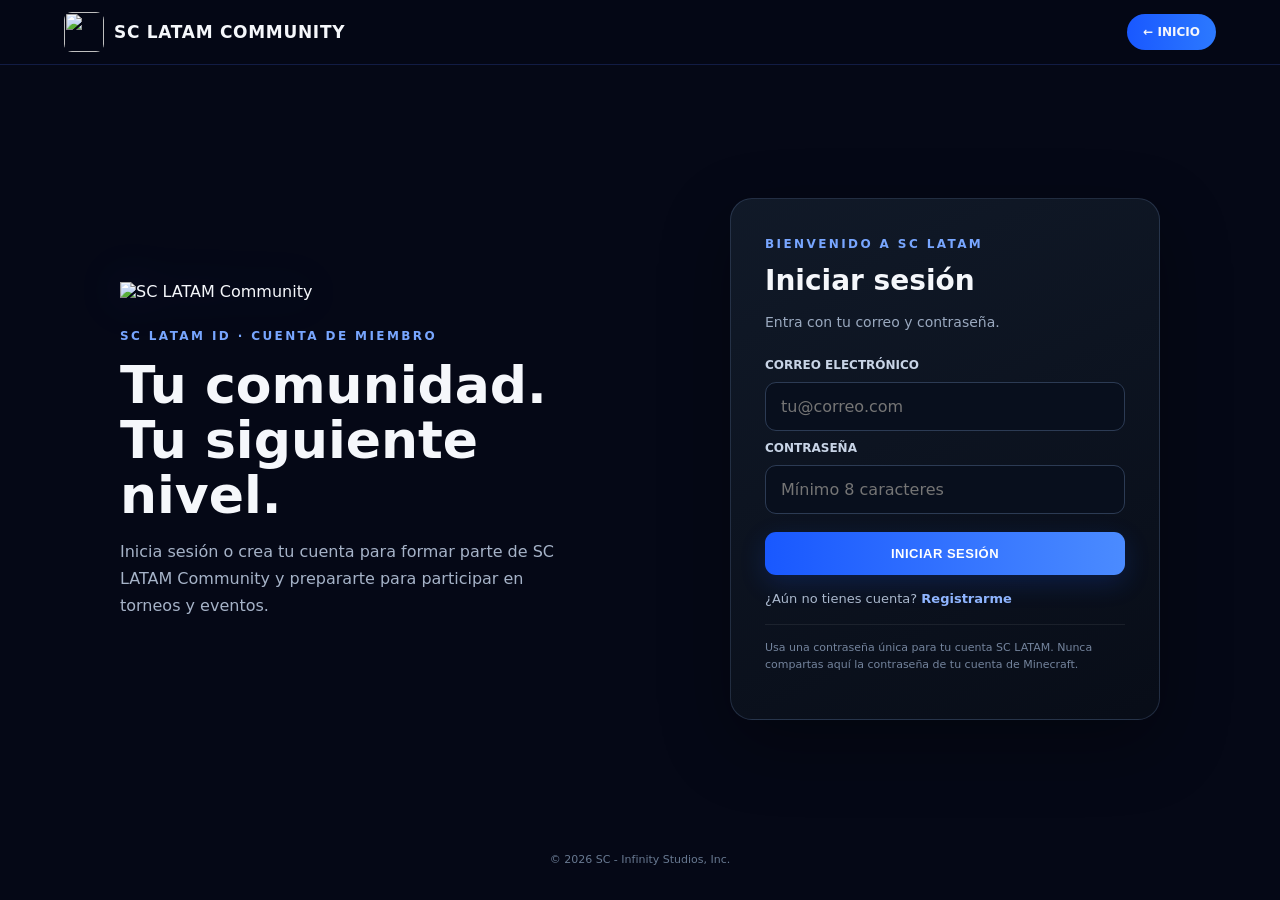
==== cuenta.html @ f04dea69 "Add customizable member profile editor UI" ====
<!doctype html>
<html lang="es">
<head>
<meta charset="utf-8"><meta name="viewport" content="width=device-width,initial-scale=1"><meta name="theme-color" content="#080d18"><meta name="robots" content="noindex,follow">
<title>Mi cuenta | SC LATAM Community</title><link rel="icon" href="logo.png"><link rel="stylesheet" href="plataforma.css">
<style>
:root{--account-blue:#2c79ff}
body{min-height:100vh;background:#050816;color:#f5f7fb}
.account-header{position:sticky;top:0;z-index:10;display:flex;align-items:center;justify-content:space-between;gap:12px;padding:12px clamp(16px,5vw,64px);background:rgba(5,8,22,.96);border-bottom:1px solid rgba(76,113,255,.2);backdrop-filter:blur(12px)}
.account-brand{display:flex;align-items:center;gap:10px;text-decoration:none;font-weight:900;letter-spacing:.7px;font-size:clamp(11px,2.8vw,17px);white-space:nowrap}.account-brand img{width:40px;height:40px;object-fit:contain;border-radius:8px}
.account-home{background:linear-gradient(90deg,#1958ff,#2c79ff);padding:11px 16px;border-radius:999px;text-decoration:none;font-size:12px;font-weight:850;white-space:nowrap}
.account-main{width:min(100% - 32px,1040px);margin:0 auto;padding:clamp(36px,8vh,80px) 0 54px;display:grid;grid-template-columns:1fr minmax(280px,430px);align-items:center;gap:clamp(24px,6vw,80px);min-height:calc(100vh - 130px)}
.account-intro{text-align:left}.account-logo{width:min(100%,310px);height:auto;display:block;margin:0 0 24px;filter:drop-shadow(0 0 22px rgba(48,102,255,.18))}
.account-eyebrow{color:#78a6ff;font-size:12px;letter-spacing:2.4px;font-weight:900}.account-intro h1{font-size:clamp(30px,4.2vw,52px);line-height:1.05;margin:14px 0}.account-intro p{color:#a6b3c8;line-height:1.7;max-width:440px}.account-card{padding:clamp(22px,4vw,34px);border:1px solid rgba(117,146,194,.23);border-radius:22px;background:linear-gradient(155deg,rgba(17,26,41,.98),rgba(8,13,24,.98));box-shadow:0 24px 70px #0005}
.account-card h2{font-size:28px;margin:12px 0 8px}.account-muted{color:#9aa9bf;font-size:14px;line-height:1.6}.account-form{display:grid;gap:10px;margin-top:24px}.account-form label{font-size:12px;color:#c8d4e6;font-weight:800}.account-form input{width:100%;padding:14px 15px;border:1px solid #2c3b54;border-radius:11px;background:#080f1d;color:#fff;font:inherit;outline:none}.account-form input:focus{border-color:#4b8bff;box-shadow:0 0 0 3px #4b8bff22}.account-submit{margin-top:8px;border:0;border-radius:11px;padding:14px;background:linear-gradient(90deg,#1958ff,#4b8bff);color:#fff;font-weight:900;font-size:13px;letter-spacing:.5px;cursor:pointer;box-shadow:0 8px 26px #1958ff30}.account-submit:disabled{opacity:.65}.account-message{color:#9fc0ff;font-size:13px;line-height:1.5;overflow-wrap:anywhere}.account-toggle{color:#aab8cd;font-size:13px;line-height:1.7}.account-toggle a{color:#8fb5ff;font-weight:800;text-decoration:none}.account-note{border-top:1px solid #ffffff12;padding-top:14px;margin-top:14px;font-size:11px;color:#74849d;line-height:1.6}.account-profile-empty{padding:16px;border:1px solid #293b57;border-radius:12px;color:#aab8cd;font-size:13px;line-height:1.7;margin:16px 0}.account-footer{text-align:center;color:#687991;font-size:11px;padding:18px 12px 28px}
.profile-editor{margin:18px 0 20px}.profile-avatar-wrap{display:flex;flex-direction:column;align-items:center;gap:12px;padding:20px 12px;border:1px solid #263954;border-radius:16px;background:radial-gradient(ellipse at top,rgba(44,121,255,.14),transparent 70%),#080f1d}
.profile-avatar{width:104px;height:104px;border-radius:50%;object-fit:cover;border:3px solid #4b8bff;box-shadow:0 0 0 5px #4b8bff1c;background:#111d32}.profile-avatar-fallback{display:grid;place-items:center;font-size:30px;font-weight:950;color:#fff;background:linear-gradient(145deg,#398bff,#2447d8 70%,#642de0)}
.profile-photo-actions{display:flex;flex-wrap:wrap;justify-content:center;gap:8px}.profile-photo-button,.profile-remove-photo{border:1px solid #345078;border-radius:999px;padding:10px 14px;background:#14243d;color:#e7efff;font-size:12px;font-weight:800;cursor:pointer}.profile-remove-photo{background:#241724;border-color:#563344;color:#ffc3d0}.profile-help{font-size:11px;color:#8193af;text-align:center;line-height:1.5}.profile-fields{display:grid;gap:9px;margin-top:18px}.profile-fields label{font-size:11px;letter-spacing:.7px;color:#c8d4e6;font-weight:850}.profile-fields input{width:100%;padding:13px 14px;border:1px solid #2c3b54;border-radius:11px;background:#080f1d;color:#fff;font:inherit;outline:none}.profile-fields input:focus{border-color:#4b8bff;box-shadow:0 0 0 3px #4b8bff22}.profile-field-note{font-size:11px;color:#7e91ad;line-height:1.5;margin:0}
#profileCard[hidden],#accountCard[hidden]{display:none!important}

@media(max-width:760px){.account-main{grid-template-columns:1fr;gap:22px;padding-top:34px;min-height:auto}.account-intro{text-align:center}.account-logo{width:170px;margin:0 auto 17px}.account-intro h1{font-size:32px}.account-intro p{font-size:13px;margin:0 auto;max-width:360px}.account-eyebrow{font-size:10px}.account-card{width:100%;max-width:480px;margin:0 auto;padding:23px 20px}.account-card h2{font-size:25px}.account-header{padding:10px 13px}.account-brand img{width:34px;height:34px}.account-home{padding:10px 13px;font-size:11px}}
</style>
</head>
<body>
<header class="account-header"><a class="account-brand" href="index.html"><img src="logo.png" alt=""><span>SC LATAM COMMUNITY</span></a><a class="account-home" href="index.html">← INICIO</a></header>
<main class="account-main">
<section class="account-intro"><img class="account-logo" src="hero-sc-logo.svg" alt="SC LATAM Community"><span class="account-eyebrow">SC LATAM ID · CUENTA DE MIEMBRO</span><h1>Tu comunidad.<br>Tu siguiente nivel.</h1><p>Inicia sesión o crea tu cuenta para formar parte de SC LATAM Community y prepararte para participar en torneos y eventos.</p></section>
<div>
<section class="account-card" id="accountCard"><span class="account-eyebrow" id="formEyebrow">BIENVENIDO A SC LATAM</span><h2 id="formTitle">Iniciar sesión</h2><p class="account-muted" id="formIntro">Entra con tu correo y contraseña.</p><form class="account-form" id="accountForm"><label for="accountEmail">CORREO ELECTRÓNICO</label><input id="accountEmail" type="email" autocomplete="email" maxlength="254" placeholder="tu@correo.com" required><label for="accountPassword">CONTRASEÑA</label><input id="accountPassword" type="password" autocomplete="current-password" minlength="8" placeholder="Mínimo 8 caracteres" required><button class="account-submit" id="submitButton" type="submit">INICIAR SESIÓN</button></form><p class="account-message" id="accountMessage" role="status" aria-live="polite"></p><p class="account-toggle" id="togglePrompt">¿Aún no tienes cuenta? <a href="#" id="toggleMode">Registrarme</a></p><p class="account-note">Usa una contraseña única para tu cuenta SC LATAM. Nunca compartas aquí la contraseña de tu cuenta de Minecraft.</p></section>
<section class="account-card" id="profileCard" hidden>
<span class="account-eyebrow">TU ESPACIO EN LA COMUNIDAD</span><h2>Mi perfil</h2><p class="account-muted" id="profileEmail"></p>
<form id="profileForm" class="profile-editor">
<div class="profile-avatar-wrap"><img id="profileAvatar" class="profile-avatar profile-avatar-fallback" alt="Foto de perfil" src="logo.png"><div class="profile-photo-actions"><button class="profile-photo-button" id="choosePhotoButton" type="button">📷 Cambiar foto</button><button class="profile-remove-photo" id="removePhotoButton" type="button" hidden>Quitar foto</button></div><input id="profilePhotoInput" type="file" accept="image/jpeg,image/png,image/webp" hidden><span class="profile-help">JPG, PNG o WebP · máximo 3 MB</span></div>
<div class="profile-fields"><label for="displayName">NOMBRE DE USUARIO</label><input id="displayName" name="displayName" type="text" maxlength="32" minlength="2" autocomplete="nickname" placeholder="¿Cómo te llamamos?" required><p class="profile-field-note">Este nombre aparecerá como tu nombre de miembro en SC LATAM.</p></div>
<button class="account-submit" id="saveProfileButton" type="submit">GUARDAR PERFIL</button>
</form>
<p class="account-message" id="profileMessage" role="status" aria-live="polite"></p><button class="account-submit" id="logoutButton" type="button">CERRAR SESIÓN</button>
</section>
</div>
</main><footer class="account-footer">© 2026 SC - Infinity Studios, Inc.</footer><script type="module" src="cuenta.js"></script>
</body></html>
---- plataforma.css ----
:root{color-scheme:dark;--bg:#080d18;--panel:#111a29;--line:#27364a;--text:#f5f7fb;--muted:#9aa9bf;--blue:#4b8bff;--cyan:#5de1ee}*{box-sizing:border-box}html{scroll-behavior:smooth}body{margin:0;background:radial-gradient(ellipse at 50% -10%,#1b3152 0,transparent 42%),var(--bg);color:var(--text);font-family:Inter,system-ui,-apple-system,"Segoe UI",sans-serif}a{color:inherit}.sc-wrap{width:min(1180px,calc(100% - 40px));margin:auto}.sc-topline{background:#0d1624;border-bottom:1px solid #243247;color:#c5d2e3;text-align:center;padding:9px 14px;font-size:12px}.sc-topline strong,.sc-kicker{color:var(--cyan)}.sc-nav{position:sticky;top:0;z-index:50;background:#080d18ed;backdrop-filter:blur(18px);border-bottom:1px solid #ffffff12}.sc-nav-inner{min-height:76px;display:flex;align-items:center;gap:24px}.sc-brand{display:flex;align-items:center;gap:11px;text-decoration:none;font-weight:950;white-space:nowrap}.sc-brand img{width:43px;height:43px;object-fit:contain}.sc-brand small{display:block;color:#7f91aa;font-size:9px;letter-spacing:2px;margin-top:3px}.sc-links{display:flex;align-items:center;gap:20px;margin-left:auto}.sc-links a{color:#c3cede;text-decoration:none;font-size:13px;font-weight:700}.sc-links a:hover,.sc-links a[aria-current=page]{color:white}.sc-actions{display:flex;gap:9px;align-items:center}.sc-btn{display:inline-flex;justify-content:center;align-items:center;gap:8px;padding:11px 16px;border-radius:10px;border:1px solid #ffffff1b;background:#ffffff08;color:white;text-decoration:none;font-size:13px;font-weight:850;cursor:pointer}.sc-btn:hover{border-color:#6c9cff80}.sc-btn-primary{background:linear-gradient(110deg,#3475ff,#5a8fff);border-color:transparent;box-shadow:0 8px 28px #3475ff28}.sc-btn-small{padding:9px 12px}.sc-kicker{font-size:11px;letter-spacing:2px;font-weight:900}.sc-hero{padding:64px 0 42px}.sc-hero-grid{display:grid;grid-template-columns:1.1fr .9fr;gap:36px;align-items:center}.sc-hero h1{font-size:clamp(38px,5.4vw,68px);line-height:1.02;letter-spacing:-2.8px;margin:15px 0 18px}.sc-hero h1 em{font-style:normal;color:#78aaff}.sc-hero p{color:#aebbd0;max-width:600px;line-height:1.8;font-size:16px}.sc-hero-buttons{display:flex;gap:12px;flex-wrap:wrap;margin-top:24px}.sc-hero-note{font-size:11px!important;color:#7f91aa!important}.sc-hero-art{position:relative;min-height:310px;border:1px solid #ffffff12;border-radius:26px;overflow:hidden;background:radial-gradient(ellipse at 65% 35%,#294e8d,transparent 45%),linear-gradient(145deg,#17263b,#0d1421 65%);display:grid;place-items:center}.sc-hero-art:before,.sc-hero-art:after{content:"";position:absolute;border:1px solid #7db1ff28;border-radius:50%;width:280px;height:280px}.sc-hero-art:after{width:210px;height:210px}.sc-orb{position:relative;z-index:1;width:150px;height:150px;border-radius:38px;display:grid;place-items:center;background:linear-gradient(145deg,#4f8cff,#182d50);box-shadow:0 20px 90px #4184ff55;transform:rotate(-8deg);font-size:72px}.sc-art-tag{position:absolute;z-index:2;bottom:22px;left:22px;right:22px;display:flex;justify-content:space-between;color:#c5d6ee;font-size:11px;letter-spacing:1px}.sc-stat-row{display:grid;grid-template-columns:repeat(3,1fr);gap:12px;margin:18px auto 52px}.sc-stat{padding:17px;border:1px solid #ffffff12;border-radius:13px;background:#ffffff04}.sc-stat strong{display:block;font-size:20px}.sc-stat span{display:block;margin-top:5px;color:var(--muted);font-size:12px}.sc-section{padding:25px 0 54px}.sc-section-head{display:flex;align-items:end;justify-content:space-between;gap:20px;margin-bottom:20px}.sc-section-head h2{font-size:clamp(24px,3vw,34px);letter-spacing:-1px;margin:8px 0 0}.sc-section-head p{margin:8px 0 0;color:var(--muted);font-size:13px;line-height:1.6}.sc-grid{display:grid;grid-template-columns:repeat(4,minmax(0,1fr));gap:15px}.sc-product{min-width:0;overflow:hidden;border:1px solid #ffffff12;border-radius:16px;background:linear-gradient(160deg,#131f30,#0d1421);transition:transform .2s,border-color .2s}.sc-product:hover{transform:translateY(-4px);border-color:#5e9bff70}.sc-product-art{min-height:155px;display:grid;place-items:center;position:relative;background:radial-gradient(ellipse at 50% 40%,var(--glow,#234e84),transparent 70%),#111b2b}.sc-product-art span{font-size:57px;filter:drop-shadow(0 10px 18px #0007)}.sc-product-tag{position:absolute;top:12px;left:12px;border:1px solid #ffffff20;border-radius:99px;padding:5px 8px;background:#08111dcc;color:#d8e7ff;font-size:9px;font-weight:900;letter-spacing:.6px}.sc-product-body{padding:16px}.sc-product-body small{color:var(--cyan);font-size:10px;font-weight:900;letter-spacing:1.2px}.sc-product-body h3{margin:8px 0;font-size:16px}.sc-product-body p{min-height:40px;margin:0;color:var(--muted);font-size:12px;line-height:1.6}.sc-product-foot{display:flex;justify-content:space-between;align-items:center;gap:8px;margin-top:16px;padding-top:13px;border-top:1px solid #ffffff12}.sc-product-foot strong{font-size:12px}.sc-product-foot span{color:#8ea0b8;font-size:10px}.sc-category-grid{display:grid;grid-template-columns:repeat(3,1fr);gap:14px}.sc-category{display:flex;gap:15px;align-items:center;padding:21px;border:1px solid #ffffff12;border-radius:15px;background:#ffffff04;text-decoration:none}.sc-category:hover{background:#ffffff08;border-color:#659bff55}.sc-category-icon{width:48px;height:48px;flex:0 0 48px;display:grid;place-items:center;border-radius:13px;background:#4d87ff1c;font-size:23px}.sc-category h3{margin:0 0 5px;font-size:15px}.sc-category p{margin:0;color:var(--muted);font-size:12px;line-height:1.5}.sc-banner{display:flex;justify-content:space-between;align-items:center;gap:25px;padding:28px;border:1px solid #588aff42;border-radius:18px;background:radial-gradient(ellipse at 90% 50%,#2c4d852e,transparent 50%),#101a2b}.sc-banner h2{margin:8px 0;font-size:24px}.sc-banner p{margin:0;color:var(--muted);font-size:13px;line-height:1.7}.sc-footer{margin-top:38px;padding:28px 0 50px;border-top:1px solid #ffffff12;color:#8190a7;font-size:12px}.sc-footer-inner{display:flex;justify-content:space-between;gap:15px;flex-wrap:wrap}.sc-footer a{color:#b5c8e5;text-decoration:none}.sc-notice{padding:12px 14px;border:1px solid #e5b45136;border-radius:10px;background:#c78b1410;color:#d9c49c;font-size:12px;line-height:1.6}.sc-page-head{padding:45px 0 28px}.sc-page-head h1{font-size:clamp(32px,4.5vw,52px);letter-spacing:-1.8px;margin:12px 0}.sc-page-head p{color:var(--muted);line-height:1.7;max-width:680px}.sc-form-shell{max-width:470px;margin:24px auto 65px;padding:clamp(22px,5vw,34px);border:1px solid #ffffff16;border-radius:18px;background:#111a29}.sc-form-shell h2{margin:10px 0}.sc-form-shell label{display:block;margin:17px 0 7px;font-size:13px;font-weight:750}.sc-form-shell input{width:100%;min-height:47px;padding:12px;border:1px solid #34445c;border-radius:9px;background:#080f1d;color:white;font:inherit}.sc-form-shell input:focus-visible,.sc-btn:focus-visible{outline:3px solid var(--cyan);outline-offset:3px}.sc-form-shell button{width:100%;margin-top:18px}.sc-form-message{min-height:20px;color:#a6c5ff;font-size:13px;line-height:1.5}.sc-muted{color:var(--muted);font-size:12px;line-height:1.7}.sc-empty{padding:30px;border:1px dashed #ffffff2b;border-radius:14px;text-align:center;color:var(--muted);font-size:13px;line-height:1.7}[hidden]{display:none!important}@media(max-width:900px){.sc-nav-inner{gap:12px}.sc-links{gap:11px}.sc-links a{font-size:11px}.sc-grid{grid-template-columns:repeat(2,minmax(0,1fr))}.sc-hero-grid{gap:22px}.sc-hero-art{min-height:260px}}@media(max-width:640px){.sc-wrap{width:calc(100% - 28px)}.sc-topline{font-size:10px}.sc-nav-inner{min-height:64px;flex-wrap:wrap;gap:8px;padding:10px 0}.sc-brand img{width:36px;height:36px}.sc-brand{font-size:12px}.sc-brand small{font-size:8px}.sc-links{order:3;width:100%;overflow-x:auto;margin:0;padding:7px 0 3px;gap:20px}.sc-links a{font-size:12px;white-space:nowrap}.sc-actions{margin-left:auto}.sc-actions .sc-btn{font-size:11px;padding:9px 10px}.sc-hero{padding:38px 0 25px}.sc-hero-grid{grid-template-columns:1fr;gap:24px}.sc-hero h1{font-size:42px;letter-spacing:-1.8px}.sc-hero p{font-size:14px}.sc-hero-art{min-height:225px}.sc-orb{width:115px;height:115px;font-size:54px;border-radius:29px}.sc-stat-row{gap:7px;margin:14px auto 36px}.sc-stat{padding:12px 9px}.sc-stat strong{font-size:16px}.sc-stat span{font-size:10px;line-height:1.4}.sc-section{padding:18px 0 36px}.sc-section-head{align-items:flex-start;flex-direction:column;gap:10px}.sc-section-head h2{font-size:26px}.sc-grid{gap:10px}.sc-product-art{min-height:118px}.sc-product-art span{font-size:42px}.sc-product-body{padding:12px}.sc-product-body h3{font-size:14px}.sc-product-body p{font-size:11px;min-height:52px}.sc-product-foot{align-items:flex-start;flex-direction:column;gap:8px}.sc-product-foot .sc-btn{width:100%;font-size:10px;padding:8px}.sc-category-grid{grid-template-columns:1fr;gap:9px}.sc-category{padding:15px}.sc-banner{align-items:flex-start;flex-direction:column;padding:21px}.sc-banner h2{font-size:21px}.sc-footer-inner{flex-direction:column}.sc-form-shell{margin:18px auto 42px}.sc-page-head{padding:32px 0 18px}}@media(max-width:360px){.sc-grid{grid-template-columns:1fr}.sc-product-art{min-height:150px}.sc-product-foot{flex-direction:row;align-items:center}}
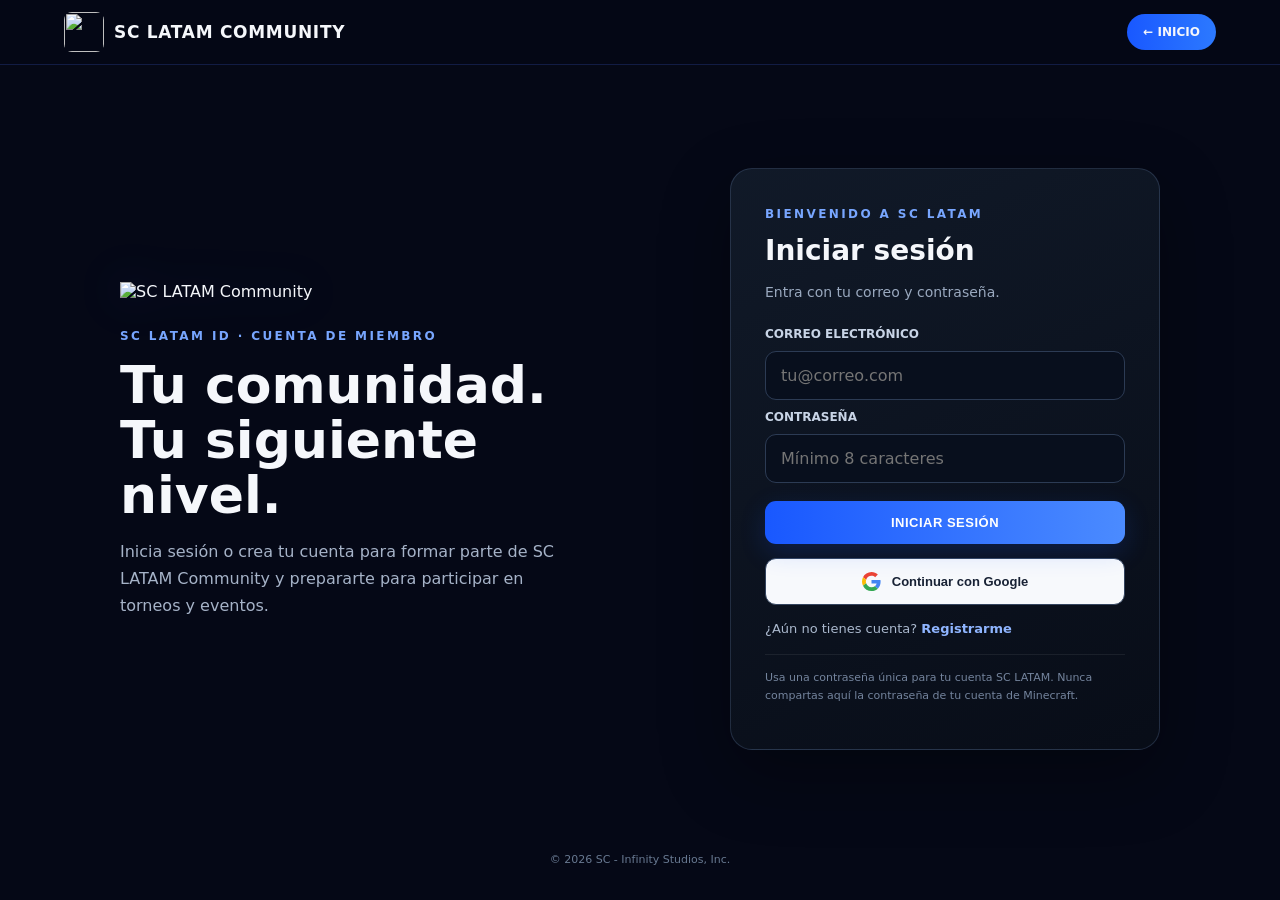
==== commit de44a6df: "Add Google sign-in button to account page" ====
--- a/cuenta.html
+++ b/cuenta.html
@@ -12,10 +12,29 @@
 .account-main{width:min(100% - 32px,1040px);margin:0 auto;padding:clamp(36px,8vh,80px) 0 54px;display:grid;grid-template-columns:1fr minmax(280px,430px);align-items:center;gap:clamp(24px,6vw,80px);min-height:calc(100vh - 130px)}
 .account-intro{text-align:left}.account-logo{width:min(100%,310px);height:auto;display:block;margin:0 0 24px;filter:drop-shadow(0 0 22px rgba(48,102,255,.18))}
 .account-eyebrow{color:#78a6ff;font-size:12px;letter-spacing:2.4px;font-weight:900}.account-intro h1{font-size:clamp(30px,4.2vw,52px);line-height:1.05;margin:14px 0}.account-intro p{color:#a6b3c8;line-height:1.7;max-width:440px}.account-card{padding:clamp(22px,4vw,34px);border:1px solid rgba(117,146,194,.23);border-radius:22px;background:linear-gradient(155deg,rgba(17,26,41,.98),rgba(8,13,24,.98));box-shadow:0 24px 70px #0005}
-.account-card h2{font-size:28px;margin:12px 0 8px}.account-muted{color:#9aa9bf;font-size:14px;line-height:1.6}.account-form{display:grid;gap:10px;margin-top:24px}.account-form label{font-size:12px;color:#c8d4e6;font-weight:800}.account-form input{width:100%;padding:14px 15px;border:1px solid #2c3b54;border-radius:11px;background:#080f1d;color:#fff;font:inherit;outline:none}.account-form input:focus{border-color:#4b8bff;box-shadow:0 0 0 3px #4b8bff22}.account-submit{margin-top:8px;border:0;border-radius:11px;padding:14px;background:linear-gradient(90deg,#1958ff,#4b8bff);color:#fff;font-weight:900;font-size:13px;letter-spacing:.5px;cursor:pointer;box-shadow:0 8px 26px #1958ff30}.account-submit:disabled{opacity:.65}.account-message{color:#9fc0ff;font-size:13px;line-height:1.5;overflow-wrap:anywhere}.account-toggle{color:#aab8cd;font-size:13px;line-height:1.7}.account-toggle a{color:#8fb5ff;font-weight:800;text-decoration:none}.account-note{border-top:1px solid #ffffff12;padding-top:14px;margin-top:14px;font-size:11px;color:#74849d;line-height:1.6}.account-profile-empty{padding:16px;border:1px solid #293b57;border-radius:12px;color:#aab8cd;font-size:13px;line-height:1.7;margin:16px 0}.account-footer{text-align:center;color:#687991;font-size:11px;padding:18px 12px 28px}
+.account-card h2{font-size:28px;margin:12px 0 8px}.account-muted{color:#9aa9bf;font-size:14px;line-height:1.6}.account-form{display:grid;gap:10px;margin-top:24px}.account-form label{font-size:12px;color:#c8d4e6;font-weight:800}.account-form input{width:100%;padding:14px 15px;border:1px solid #2c3b54;border-radius:11px;background:#080f1d;color:#fff;font:inherit;outline:none}.account-form input:focus{border-color:#4b8bff;box-shadow:0 0 0 3px #4b8bff22}.account-submit{margin-top:8px;border:0;border-radius:11px;padding:14px;background:linear-gradient(90deg,#1958ff,#4b8bff);color:#fff;font-weight:900;font-size:13px;letter-spacing:.5px;cursor:pointer;box-shadow:0 8px 26px #1958ff30}.account-submit:disabled{opacity:.65}.google-submit{width:100%;display:flex;align-items:center;justify-content:center;gap:11px;margin-top:14px;padding:13px 15px;border:1px solid #34445e;border-radius:11px;background:#f7f9fc;color:#182235;font-size:13px;font-weight:850;cursor:pointer}.google-submit:disabled{opacity:.65;cursor:wait}.google-mark{width:19px;height:19px;flex:none}.account-message{color:#9fc0ff;font-size:13px;line-height:1.5;overflow-wrap:anywhere}.account-toggle{color:#aab8cd;font-size:13px;line-height:1.7}.account-toggle a{color:#8fb5ff;font-weight:800;text-decoration:none}.account-note{border-top:1px solid #ffffff12;padding-top:14px;margin-top:14px;font-size:11px;color:#74849d;line-height:1.6}.account-profile-empty{padding:16px;border:1px solid #293b57;border-radius:12px;color:#aab8cd;font-size:13px;line-height:1.7;margin:16px 0}.account-footer{text-align:center;color:#687991;font-size:11px;padding:18px 12px 28px}
 .profile-editor{margin:18px 0 20px}.profile-avatar-wrap{display:flex;flex-direction:column;align-items:center;gap:12px;padding:20px 12px;border:1px solid #263954;border-radius:16px;background:radial-gradient(ellipse at top,rgba(44,121,255,.14),transparent 70%),#080f1d}
 .profile-avatar{width:104px;height:104px;border-radius:50%;object-fit:cover;border:3px solid #4b8bff;box-shadow:0 0 0 5px #4b8bff1c;background:#111d32}.profile-avatar-fallback{display:grid;place-items:center;font-size:30px;font-weight:950;color:#fff;background:linear-gradient(145deg,#398bff,#2447d8 70%,#642de0)}
 .profile-photo-actions{display:flex;flex-wrap:wrap;justify-content:center;gap:8px}.profile-photo-button,.profile-remove-photo{border:1px solid #345078;border-radius:999px;padding:10px 14px;background:#14243d;color:#e7efff;font-size:12px;font-weight:800;cursor:pointer}.profile-remove-photo{background:#241724;border-color:#563344;color:#ffc3d0}.profile-help{font-size:11px;color:#8193af;text-align:center;line-height:1.5}.profile-fields{display:grid;gap:9px;margin-top:18px}.profile-fields label{font-size:11px;letter-spacing:.7px;color:#c8d4e6;font-weight:850}.profile-fields input{width:100%;padding:13px 14px;border:1px solid #2c3b54;border-radius:11px;background:#080f1d;color:#fff;font:inherit;outline:none}.profile-fields input:focus{border-color:#4b8bff;box-shadow:0 0 0 3px #4b8bff22}.profile-field-note{font-size:11px;color:#7e91ad;line-height:1.5;margin:0}
+
+.account-main:has(#profileCard:not([hidden])){grid-template-columns:minmax(220px,.7fr) minmax(0,1.3fr);align-items:start}
+.profile-dashboard{display:grid;gap:14px;margin:18px 0}
+.profile-welcome{display:flex;align-items:center;gap:13px;padding:15px;border:1px solid #2a4264;border-radius:15px;background:linear-gradient(120deg,#142b4d,#0b1424)}
+.profile-welcome img{width:58px;height:58px;border-radius:50%;object-fit:cover;border:2px solid #5b94ff}
+.profile-welcome strong{display:block;font-size:16px}.profile-welcome small{display:block;margin-top:5px;color:#91a8c8;font-size:11px}
+.profile-stats{display:grid;grid-template-columns:repeat(2,minmax(0,1fr));gap:10px}
+.profile-stat{padding:14px;border:1px solid #263954;border-radius:13px;background:#0a1322}
+.profile-stat span{display:block;color:#8fa4c1;font-size:10px;font-weight:850;letter-spacing:.8px}
+.profile-stat strong{display:block;margin-top:7px;color:#eaf1ff;font-size:14px}
+.profile-section-title{margin:5px 0 0;font-size:13px;letter-spacing:.8px;color:#c9d8ee}
+.profile-shortcuts{display:grid;grid-template-columns:repeat(3,minmax(0,1fr));gap:9px}
+.profile-shortcut{display:flex;min-height:82px;flex-direction:column;justify-content:center;gap:7px;padding:12px;border:1px solid #2a3e5b;border-radius:12px;background:#0c1728;color:#e7efff;text-decoration:none}
+.profile-shortcut b{font-size:19px}.profile-shortcut span{font-size:11px;font-weight:800}
+.profile-activity{padding:15px;border:1px dashed #354b6a;border-radius:13px;color:#a7b8d1;background:#0a1320;font-size:12px;line-height:1.6}
+.profile-editor{padding-top:16px;border-top:1px solid #ffffff12}
+@media(max-width:760px){.account-main:has(#profileCard:not([hidden])){grid-template-columns:1fr}.profile-shortcuts{grid-template-columns:repeat(3,minmax(0,1fr))}}
+@media(max-width:380px){.profile-shortcuts{grid-template-columns:1fr}.profile-shortcut{min-height:60px;flex-direction:row;align-items:center;justify-content:flex-start}}
+
 #profileCard[hidden],#accountCard[hidden]{display:none!important}
 
 @media(max-width:760px){.account-main{grid-template-columns:1fr;gap:22px;padding-top:34px;min-height:auto}.account-intro{text-align:center}.account-logo{width:170px;margin:0 auto 17px}.account-intro h1{font-size:32px}.account-intro p{font-size:13px;margin:0 auto;max-width:360px}.account-eyebrow{font-size:10px}.account-card{width:100%;max-width:480px;margin:0 auto;padding:23px 20px}.account-card h2{font-size:25px}.account-header{padding:10px 13px}.account-brand img{width:34px;height:34px}.account-home{padding:10px 13px;font-size:11px}}
@@ -26,9 +45,24 @@
 <main class="account-main">
 <section class="account-intro"><img class="account-logo" src="hero-sc-logo.svg" alt="SC LATAM Community"><span class="account-eyebrow">SC LATAM ID · CUENTA DE MIEMBRO</span><h1>Tu comunidad.<br>Tu siguiente nivel.</h1><p>Inicia sesión o crea tu cuenta para formar parte de SC LATAM Community y prepararte para participar en torneos y eventos.</p></section>
 <div>
-<section class="account-card" id="accountCard"><span class="account-eyebrow" id="formEyebrow">BIENVENIDO A SC LATAM</span><h2 id="formTitle">Iniciar sesión</h2><p class="account-muted" id="formIntro">Entra con tu correo y contraseña.</p><form class="account-form" id="accountForm"><label for="accountEmail">CORREO ELECTRÓNICO</label><input id="accountEmail" type="email" autocomplete="email" maxlength="254" placeholder="tu@correo.com" required><label for="accountPassword">CONTRASEÑA</label><input id="accountPassword" type="password" autocomplete="current-password" minlength="8" placeholder="Mínimo 8 caracteres" required><button class="account-submit" id="submitButton" type="submit">INICIAR SESIÓN</button></form><p class="account-message" id="accountMessage" role="status" aria-live="polite"></p><p class="account-toggle" id="togglePrompt">¿Aún no tienes cuenta? <a href="#" id="toggleMode">Registrarme</a></p><p class="account-note">Usa una contraseña única para tu cuenta SC LATAM. Nunca compartas aquí la contraseña de tu cuenta de Minecraft.</p></section>
+<section class="account-card" id="accountCard"><span class="account-eyebrow" id="formEyebrow">BIENVENIDO A SC LATAM</span><h2 id="formTitle">Iniciar sesión</h2><p class="account-muted" id="formIntro">Entra con tu correo y contraseña.</p><form class="account-form" id="accountForm"><label for="accountEmail">CORREO ELECTRÓNICO</label><input id="accountEmail" type="email" autocomplete="email" maxlength="254" placeholder="tu@correo.com" required><label for="accountPassword">CONTRASEÑA</label><input id="accountPassword" type="password" autocomplete="current-password" minlength="8" placeholder="Mínimo 8 caracteres" required><button class="account-submit" id="submitButton" type="submit">INICIAR SESIÓN</button></form><button class="google-submit" id="googleSignInButton" type="button"><svg class="google-mark" viewBox="0 0 48 48" aria-hidden="true"><path fill="#EA4335" d="M24 9.5c3.54 0 6.71 1.22 9.21 3.6l6.85-6.85C35.9 2.38 30.47 0 24 0 14.62 0 6.51 5.38 2.56 13.22l7.98 6.19C12.43 13.72 17.74 9.5 24 9.5Z"/><path fill="#4285F4" d="M46.98 24.55c0-1.57-.15-3.09-.38-4.55H24v9.02h12.9c-.58 2.96-2.26 5.48-4.74 7.18l7.7 5.98c4.5-4.16 7.12-10.29 7.12-17.63Z"/><path fill="#FBBC05" d="M10.53 28.59A14.4 14.4 0 0 1 9.75 24c0-1.59.27-3.13.76-4.59l-7.98-6.19A23.9 23.9 0 0 0 0 24c0 3.87.93 7.53 2.56 10.78l7.97-6.19Z"/><path fill="#34A853" d="M24 48c6.48 0 11.93-2.13 15.9-5.82l-7.7-5.98c-2.14 1.45-4.88 2.3-8.2 2.3-6.26 0-11.57-4.22-13.47-9.91l-7.98 6.19C6.51 43.62 14.62 48 24 48Z"/></svg>Continuar con Google</button><p class="account-message" id="accountMessage" role="status" aria-live="polite"></p><p class="account-toggle" id="togglePrompt">¿Aún no tienes cuenta? <a href="#" id="toggleMode">Registrarme</a></p><p class="account-note">Usa una contraseña única para tu cuenta SC LATAM. Nunca compartas aquí la contraseña de tu cuenta de Minecraft.</p></section>
 <section class="account-card" id="profileCard" hidden>
-<span class="account-eyebrow">TU ESPACIO EN LA COMUNIDAD</span><h2>Mi perfil</h2><p class="account-muted" id="profileEmail"></p>
+<span class="account-eyebrow">SC LATAM ID · PANEL DE MIEMBRO</span><h2>Mi espacio</h2><p class="account-muted" id="profileEmail"></p>
+<div class="profile-dashboard">
+  <div class="profile-welcome"><img id="profileMiniAvatar" src="logo.png" alt=""><div><strong id="profileWelcomeName">Miembro SC LATAM</strong><small>MIEMBRO DE LA COMUNIDAD</small></div></div>
+  <div class="profile-stats">
+    <div class="profile-stat"><span>ESTADO DE CUENTA</span><strong>✓ Activa</strong></div>
+    <div class="profile-stat"><span>MIEMBRO DESDE</span><strong id="memberSince">—</strong></div>
+  </div>
+  <h3 class="profile-section-title">ACCESOS RÁPIDOS</h3>
+  <div class="profile-shortcuts">
+    <a class="profile-shortcut" href="torneos.html"><b>🏆</b><span>Mis torneos</span></a>
+    <a class="profile-shortcut" href="eventos.html"><b>📅</b><span>Eventos</span></a>
+    <a class="profile-shortcut" href="historial.html"><b>🥇</b><span>Campeones</span></a>
+  </div>
+  <h3 class="profile-section-title">ACTIVIDAD</h3>
+  <div class="profile-activity">Tu actividad y participaciones aparecerán aquí cuando estén conectadas al sistema de inscripciones de SC LATAM. Por ahora no mostramos estadísticas que todavía no estén registradas.</div>
+</div>
 <form id="profileForm" class="profile-editor">
 <div class="profile-avatar-wrap"><img id="profileAvatar" class="profile-avatar profile-avatar-fallback" alt="Foto de perfil" src="logo.png"><div class="profile-photo-actions"><button class="profile-photo-button" id="choosePhotoButton" type="button">📷 Cambiar foto</button><button class="profile-remove-photo" id="removePhotoButton" type="button" hidden>Quitar foto</button></div><input id="profilePhotoInput" type="file" accept="image/jpeg,image/png,image/webp" hidden><span class="profile-help">JPG, PNG o WebP · máximo 3 MB</span></div>
 <div class="profile-fields"><label for="displayName">NOMBRE DE USUARIO</label><input id="displayName" name="displayName" type="text" maxlength="32" minlength="2" autocomplete="nickname" placeholder="¿Cómo te llamamos?" required><p class="profile-field-note">Este nombre aparecerá como tu nombre de miembro en SC LATAM.</p></div>
--- a/plataforma.css
+++ b/plataforma.css
@@ -1 +1,11 @@
-:root{color-scheme:dark;--bg:#080d18;--panel:#111a29;--line:#27364a;--text:#f5f7fb;--muted:#9aa9bf;--blue:#4b8bff;--cyan:#5de1ee}*{box-sizing:border-box}html{scroll-behavior:smooth}body{margin:0;background:radial-gradient(ellipse at 50% -10%,#1b3152 0,transparent 42%),var(--bg);color:var(--text);font-family:Inter,system-ui,-apple-system,"Segoe UI",sans-serif}a{color:inherit}.sc-wrap{width:min(1180px,calc(100% - 40px));margin:auto}.sc-topline{background:#0d1624;border-bottom:1px solid #243247;color:#c5d2e3;text-align:center;padding:9px 14px;font-size:12px}.sc-topline strong,.sc-kicker{color:var(--cyan)}.sc-nav{position:sticky;top:0;z-index:50;background:#080d18ed;backdrop-filter:blur(18px);border-bottom:1px solid #ffffff12}.sc-nav-inner{min-height:76px;display:flex;align-items:center;gap:24px}.sc-brand{display:flex;align-items:center;gap:11px;text-decoration:none;font-weight:950;white-space:nowrap}.sc-brand img{width:43px;height:43px;object-fit:contain}.sc-brand small{display:block;color:#7f91aa;font-size:9px;letter-spacing:2px;margin-top:3px}.sc-links{display:flex;align-items:center;gap:20px;margin-left:auto}.sc-links a{color:#c3cede;text-decoration:none;font-size:13px;font-weight:700}.sc-links a:hover,.sc-links a[aria-current=page]{color:white}.sc-actions{display:flex;gap:9px;align-items:center}.sc-btn{display:inline-flex;justify-content:center;align-items:center;gap:8px;padding:11px 16px;border-radius:10px;border:1px solid #ffffff1b;background:#ffffff08;color:white;text-decoration:none;font-size:13px;font-weight:850;cursor:pointer}.sc-btn:hover{border-color:#6c9cff80}.sc-btn-primary{background:linear-gradient(110deg,#3475ff,#5a8fff);border-color:transparent;box-shadow:0 8px 28px #3475ff28}.sc-btn-small{padding:9px 12px}.sc-kicker{font-size:11px;letter-spacing:2px;font-weight:900}.sc-hero{padding:64px 0 42px}.sc-hero-grid{display:grid;grid-template-columns:1.1fr .9fr;gap:36px;align-items:center}.sc-hero h1{font-size:clamp(38px,5.4vw,68px);line-height:1.02;letter-spacing:-2.8px;margin:15px 0 18px}.sc-hero h1 em{font-style:normal;color:#78aaff}.sc-hero p{color:#aebbd0;max-width:600px;line-height:1.8;font-size:16px}.sc-hero-buttons{display:flex;gap:12px;flex-wrap:wrap;margin-top:24px}.sc-hero-note{font-size:11px!important;color:#7f91aa!important}.sc-hero-art{position:relative;min-height:310px;border:1px solid #ffffff12;border-radius:26px;overflow:hidden;background:radial-gradient(ellipse at 65% 35%,#294e8d,transparent 45%),linear-gradient(145deg,#17263b,#0d1421 65%);display:grid;place-items:center}.sc-hero-art:before,.sc-hero-art:after{content:"";position:absolute;border:1px solid #7db1ff28;border-radius:50%;width:280px;height:280px}.sc-hero-art:after{width:210px;height:210px}.sc-orb{position:relative;z-index:1;width:150px;height:150px;border-radius:38px;display:grid;place-items:center;background:linear-gradient(145deg,#4f8cff,#182d50);box-shadow:0 20px 90px #4184ff55;transform:rotate(-8deg);font-size:72px}.sc-art-tag{position:absolute;z-index:2;bottom:22px;left:22px;right:22px;display:flex;justify-content:space-between;color:#c5d6ee;font-size:11px;letter-spacing:1px}.sc-stat-row{display:grid;grid-template-columns:repeat(3,1fr);gap:12px;margin:18px auto 52px}.sc-stat{padding:17px;border:1px solid #ffffff12;border-radius:13px;background:#ffffff04}.sc-stat strong{display:block;font-size:20px}.sc-stat span{display:block;margin-top:5px;color:var(--muted);font-size:12px}.sc-section{padding:25px 0 54px}.sc-section-head{display:flex;align-items:end;justify-content:space-between;gap:20px;margin-bottom:20px}.sc-section-head h2{font-size:clamp(24px,3vw,34px);letter-spacing:-1px;margin:8px 0 0}.sc-section-head p{margin:8px 0 0;color:var(--muted);font-size:13px;line-height:1.6}.sc-grid{display:grid;grid-template-columns:repeat(4,minmax(0,1fr));gap:15px}.sc-product{min-width:0;overflow:hidden;border:1px solid #ffffff12;border-radius:16px;background:linear-gradient(160deg,#131f30,#0d1421);transition:transform .2s,border-color .2s}.sc-product:hover{transform:translateY(-4px);border-color:#5e9bff70}.sc-product-art{min-height:155px;display:grid;place-items:center;position:relative;background:radial-gradient(ellipse at 50% 40%,var(--glow,#234e84),transparent 70%),#111b2b}.sc-product-art span{font-size:57px;filter:drop-shadow(0 10px 18px #0007)}.sc-product-tag{position:absolute;top:12px;left:12px;border:1px solid #ffffff20;border-radius:99px;padding:5px 8px;background:#08111dcc;color:#d8e7ff;font-size:9px;font-weight:900;letter-spacing:.6px}.sc-product-body{padding:16px}.sc-product-body small{color:var(--cyan);font-size:10px;font-weight:900;letter-spacing:1.2px}.sc-product-body h3{margin:8px 0;font-size:16px}.sc-product-body p{min-height:40px;margin:0;color:var(--muted);font-size:12px;line-height:1.6}.sc-product-foot{display:flex;justify-content:space-between;align-items:center;gap:8px;margin-top:16px;padding-top:13px;border-top:1px solid #ffffff12}.sc-product-foot strong{font-size:12px}.sc-product-foot span{color:#8ea0b8;font-size:10px}.sc-category-grid{display:grid;grid-template-columns:repeat(3,1fr);gap:14px}.sc-category{display:flex;gap:15px;align-items:center;padding:21px;border:1px solid #ffffff12;border-radius:15px;background:#ffffff04;text-decoration:none}.sc-category:hover{background:#ffffff08;border-color:#659bff55}.sc-category-icon{width:48px;height:48px;flex:0 0 48px;display:grid;place-items:center;border-radius:13px;background:#4d87ff1c;font-size:23px}.sc-category h3{margin:0 0 5px;font-size:15px}.sc-category p{margin:0;color:var(--muted);font-size:12px;line-height:1.5}.sc-banner{display:flex;justify-content:space-between;align-items:center;gap:25px;padding:28px;border:1px solid #588aff42;border-radius:18px;background:radial-gradient(ellipse at 90% 50%,#2c4d852e,transparent 50%),#101a2b}.sc-banner h2{margin:8px 0;font-size:24px}.sc-banner p{margin:0;color:var(--muted);font-size:13px;line-height:1.7}.sc-footer{margin-top:38px;padding:28px 0 50px;border-top:1px solid #ffffff12;color:#8190a7;font-size:12px}.sc-footer-inner{display:flex;justify-content:space-between;gap:15px;flex-wrap:wrap}.sc-footer a{color:#b5c8e5;text-decoration:none}.sc-notice{padding:12px 14px;border:1px solid #e5b45136;border-radius:10px;background:#c78b1410;color:#d9c49c;font-size:12px;line-height:1.6}.sc-page-head{padding:45px 0 28px}.sc-page-head h1{font-size:clamp(32px,4.5vw,52px);letter-spacing:-1.8px;margin:12px 0}.sc-page-head p{color:var(--muted);line-height:1.7;max-width:680px}.sc-form-shell{max-width:470px;margin:24px auto 65px;padding:clamp(22px,5vw,34px);border:1px solid #ffffff16;border-radius:18px;background:#111a29}.sc-form-shell h2{margin:10px 0}.sc-form-shell label{display:block;margin:17px 0 7px;font-size:13px;font-weight:750}.sc-form-shell input{width:100%;min-height:47px;padding:12px;border:1px solid #34445c;border-radius:9px;background:#080f1d;color:white;font:inherit}.sc-form-shell input:focus-visible,.sc-btn:focus-visible{outline:3px solid var(--cyan);outline-offset:3px}.sc-form-shell button{width:100%;margin-top:18px}.sc-form-message{min-height:20px;color:#a6c5ff;font-size:13px;line-height:1.5}.sc-muted{color:var(--muted);font-size:12px;line-height:1.7}.sc-empty{padding:30px;border:1px dashed #ffffff2b;border-radius:14px;text-align:center;color:var(--muted);font-size:13px;line-height:1.7}[hidden]{display:none!important}@media(max-width:900px){.sc-nav-inner{gap:12px}.sc-links{gap:11px}.sc-links a{font-size:11px}.sc-grid{grid-template-columns:repeat(2,minmax(0,1fr))}.sc-hero-grid{gap:22px}.sc-hero-art{min-height:260px}}@media(max-width:640px){.sc-wrap{width:calc(100% - 28px)}.sc-topline{font-size:10px}.sc-nav-inner{min-height:64px;flex-wrap:wrap;gap:8px;padding:10px 0}.sc-brand img{width:36px;height:36px}.sc-brand{font-size:12px}.sc-brand small{font-size:8px}.sc-links{order:3;width:100%;overflow-x:auto;margin:0;padding:7px 0 3px;gap:20px}.sc-links a{font-size:12px;white-space:nowrap}.sc-actions{margin-left:auto}.sc-actions .sc-btn{font-size:11px;padding:9px 10px}.sc-hero{padding:38px 0 25px}.sc-hero-grid{grid-template-columns:1fr;gap:24px}.sc-hero h1{font-size:42px;letter-spacing:-1.8px}.sc-hero p{font-size:14px}.sc-hero-art{min-height:225px}.sc-orb{width:115px;height:115px;font-size:54px;border-radius:29px}.sc-stat-row{gap:7px;margin:14px auto 36px}.sc-stat{padding:12px 9px}.sc-stat strong{font-size:16px}.sc-stat span{font-size:10px;line-height:1.4}.sc-section{padding:18px 0 36px}.sc-section-head{align-items:flex-start;flex-direction:column;gap:10px}.sc-section-head h2{font-size:26px}.sc-grid{gap:10px}.sc-product-art{min-height:118px}.sc-product-art span{font-size:42px}.sc-product-body{padding:12px}.sc-product-body h3{font-size:14px}.sc-product-body p{font-size:11px;min-height:52px}.sc-product-foot{align-items:flex-start;flex-direction:column;gap:8px}.sc-product-foot .sc-btn{width:100%;font-size:10px;padding:8px}.sc-category-grid{grid-template-columns:1fr;gap:9px}.sc-category{padding:15px}.sc-banner{align-items:flex-start;flex-direction:column;padding:21px}.sc-banner h2{font-size:21px}.sc-footer-inner{flex-direction:column}.sc-form-shell{margin:18px auto 42px}.sc-page-head{padding:32px 0 18px}}@media(max-width:360px){.sc-grid{grid-template-columns:1fr}.sc-product-art{min-height:150px}.sc-product-foot{flex-direction:row;align-items:center}}+:root{color-scheme:dark;--bg:#080d18;--panel:#111a29;--line:#27364a;--text:#f5f7fb;--muted:#9aa9bf;--blue:#4b8bff;--cyan:#5de1ee}*{box-sizing:border-box}html{scroll-behavior:smooth}body{margin:0;background:radial-gradient(ellipse at 50% -10%,#1b3152 0,transparent 42%),var(--bg);color:var(--text);font-family:Inter,system-ui,-apple-system,"Segoe UI",sans-serif}a{color:inherit}.sc-wrap{width:min(1180px,calc(100% - 40px));margin:auto}.sc-topline{background:#0d1624;border-bottom:1px solid #243247;color:#c5d2e3;text-align:center;padding:9px 14px;font-size:12px}.sc-topline strong,.sc-kicker{color:var(--cyan)}.sc-nav{position:sticky;top:0;z-index:50;background:#080d18ed;backdrop-filter:blur(18px);border-bottom:1px solid #ffffff12}.sc-nav-inner{min-height:76px;display:flex;align-items:center;gap:24px}.sc-brand{display:flex;align-items:center;gap:11px;text-decoration:none;font-weight:950;white-space:nowrap}.sc-brand img{width:43px;height:43px;object-fit:contain}.sc-brand small{display:block;color:#7f91aa;font-size:9px;letter-spacing:2px;margin-top:3px}.sc-links{display:flex;align-items:center;gap:20px;margin-left:auto}.sc-links a{color:#c3cede;text-decoration:none;font-size:13px;font-weight:700}.sc-links a:hover,.sc-links a[aria-current=page]{color:white}.sc-actions{display:flex;gap:9px;align-items:center}.sc-btn{display:inline-flex;justify-content:center;align-items:center;gap:8px;padding:11px 16px;border-radius:10px;border:1px solid #ffffff1b;background:#ffffff08;color:white;text-decoration:none;font-size:13px;font-weight:850;cursor:pointer}.sc-btn:hover{border-color:#6c9cff80}.sc-btn-primary{background:linear-gradient(110deg,#3475ff,#5a8fff);border-color:transparent;box-shadow:0 8px 28px #3475ff28}.sc-btn-small{padding:9px 12px}.sc-kicker{font-size:11px;letter-spacing:2px;font-weight:900}.sc-hero{padding:64px 0 42px}.sc-hero-grid{display:grid;grid-template-columns:1.1fr .9fr;gap:36px;align-items:center}.sc-hero h1{font-size:clamp(38px,5.4vw,68px);line-height:1.02;letter-spacing:-2.8px;margin:15px 0 18px}.sc-hero h1 em{font-style:normal;color:#78aaff}.sc-hero p{color:#aebbd0;max-width:600px;line-height:1.8;font-size:16px}.sc-hero-buttons{display:flex;gap:12px;flex-wrap:wrap;margin-top:24px}.sc-hero-note{font-size:11px!important;color:#7f91aa!important}.sc-hero-art{position:relative;min-height:310px;border:1px solid #ffffff12;border-radius:26px;overflow:hidden;background:radial-gradient(ellipse at 65% 35%,#294e8d,transparent 45%),linear-gradient(145deg,#17263b,#0d1421 65%);display:grid;place-items:center}.sc-hero-art:before,.sc-hero-art:after{content:"";position:absolute;border:1px solid #7db1ff28;border-radius:50%;width:280px;height:280px}.sc-hero-art:after{width:210px;height:210px}.sc-orb{position:relative;z-index:1;width:150px;height:150px;border-radius:38px;display:grid;place-items:center;background:linear-gradient(145deg,#4f8cff,#182d50);box-shadow:0 20px 90px #4184ff55;transform:rotate(-8deg);font-size:72px}.sc-art-tag{position:absolute;z-index:2;bottom:22px;left:22px;right:22px;display:flex;justify-content:space-between;color:#c5d6ee;font-size:11px;letter-spacing:1px}.sc-stat-row{display:grid;grid-template-columns:repeat(3,1fr);gap:12px;margin:18px auto 52px}.sc-stat{padding:17px;border:1px solid #ffffff12;border-radius:13px;background:#ffffff04}.sc-stat strong{display:block;font-size:20px}.sc-stat span{display:block;margin-top:5px;color:var(--muted);font-size:12px}.sc-section{padding:25px 0 54px}.sc-section-head{display:flex;align-items:end;justify-content:space-between;gap:20px;margin-bottom:20px}.sc-section-head h2{font-size:clamp(24px,3vw,34px);letter-spacing:-1px;margin:8px 0 0}.sc-section-head p{margin:8px 0 0;color:var(--muted);font-size:13px;line-height:1.6}.sc-grid{display:grid;grid-template-columns:repeat(4,minmax(0,1fr));gap:15px}.sc-product{min-width:0;overflow:hidden;border:1px solid #ffffff12;border-radius:16px;background:linear-gradient(160deg,#131f30,#0d1421);transition:transform .2s,border-color .2s}.sc-product:hover{transform:translateY(-4px);border-color:#5e9bff70}.sc-product-art{min-height:155px;display:grid;place-items:center;position:relative;background:radial-gradient(ellipse at 50% 40%,var(--glow,#234e84),transparent 70%),#111b2b}.sc-product-art span{font-size:57px;filter:drop-shadow(0 10px 18px #0007)}.sc-product-tag{position:absolute;top:12px;left:12px;border:1px solid #ffffff20;border-radius:99px;padding:5px 8px;background:#08111dcc;color:#d8e7ff;font-size:9px;font-weight:900;letter-spacing:.6px}.sc-product-body{padding:16px}.sc-product-body small{color:var(--cyan);font-size:10px;font-weight:900;letter-spacing:1.2px}.sc-product-body h3{margin:8px 0;font-size:16px}.sc-product-body p{min-height:40px;margin:0;color:var(--muted);font-size:12px;line-height:1.6}.sc-product-foot{display:flex;justify-content:space-between;align-items:center;gap:8px;margin-top:16px;padding-top:13px;border-top:1px solid #ffffff12}.sc-product-foot strong{font-size:12px}.sc-product-foot span{color:#8ea0b8;font-size:10px}.sc-category-grid{display:grid;grid-template-columns:repeat(3,1fr);gap:14px}.sc-category{display:flex;gap:15px;align-items:center;padding:21px;border:1px solid #ffffff12;border-radius:15px;background:#ffffff04;text-decoration:none}.sc-category:hover{background:#ffffff08;border-color:#659bff55}.sc-category-icon{width:48px;height:48px;flex:0 0 48px;display:grid;place-items:center;border-radius:13px;background:#4d87ff1c;font-size:23px}.sc-category h3{margin:0 0 5px;font-size:15px}.sc-category p{margin:0;color:var(--muted);font-size:12px;line-height:1.5}.sc-banner{display:flex;justify-content:space-between;align-items:center;gap:25px;padding:28px;border:1px solid #588aff42;border-radius:18px;background:radial-gradient(ellipse at 90% 50%,#2c4d852e,transparent 50%),#101a2b}.sc-banner h2{margin:8px 0;font-size:24px}.sc-banner p{margin:0;color:var(--muted);font-size:13px;line-height:1.7}.sc-footer{margin-top:38px;padding:28px 0 50px;border-top:1px solid #ffffff12;color:#8190a7;font-size:12px}.sc-footer-inner{display:flex;justify-content:space-between;gap:15px;flex-wrap:wrap}.sc-footer a{color:#b5c8e5;text-decoration:none}.sc-notice{padding:12px 14px;border:1px solid #e5b45136;border-radius:10px;background:#c78b1410;color:#d9c49c;font-size:12px;line-height:1.6}.sc-page-head{padding:45px 0 28px}.sc-page-head h1{font-size:clamp(32px,4.5vw,52px);letter-spacing:-1.8px;margin:12px 0}.sc-page-head p{color:var(--muted);line-height:1.7;max-width:680px}.sc-form-shell{max-width:470px;margin:24px auto 65px;padding:clamp(22px,5vw,34px);border:1px solid #ffffff16;border-radius:18px;background:#111a29}.sc-form-shell h2{margin:10px 0}.sc-form-shell label{display:block;margin:17px 0 7px;font-size:13px;font-weight:750}.sc-form-shell input{width:100%;min-height:47px;padding:12px;border:1px solid #34445c;border-radius:9px;background:#080f1d;color:white;font:inherit}.sc-form-shell input:focus-visible,.sc-btn:focus-visible{outline:3px solid var(--cyan);outline-offset:3px}.sc-form-shell button{width:100%;margin-top:18px}.sc-form-message{min-height:20px;color:#a6c5ff;font-size:13px;line-height:1.5}.sc-muted{color:var(--muted);font-size:12px;line-height:1.7}.sc-empty{padding:30px;border:1px dashed #ffffff2b;border-radius:14px;text-align:center;color:var(--muted);font-size:13px;line-height:1.7}[hidden]{display:none!important}@media(max-width:900px){.sc-nav-inner{gap:12px}.sc-links{gap:11px}.sc-links a{font-size:11px}.sc-grid{grid-template-columns:repeat(2,minmax(0,1fr))}.sc-hero-grid{gap:22px}.sc-hero-art{min-height:260px}}@media(max-width:640px){
+.sc-links{display:none!important}.sc-wrap{width:calc(100% - 28px)}.sc-topline{font-size:10px}.sc-nav-inner{min-height:64px;flex-wrap:wrap;gap:8px;padding:10px 0}.sc-brand img{width:36px;height:36px}.sc-brand{font-size:12px}.sc-brand small{font-size:8px}.sc-links{order:3;width:100%;overflow-x:auto;margin:0;padding:7px 0 3px;gap:20px}.sc-links a{font-size:12px;white-space:nowrap}.sc-actions{margin-left:auto}.sc-actions .sc-btn{font-size:11px;padding:9px 10px}.sc-hero{padding:38px 0 25px}.sc-hero-grid{grid-template-columns:1fr;gap:24px}.sc-hero h1{font-size:42px;letter-spacing:-1.8px}.sc-hero p{font-size:14px}.sc-hero-art{min-height:225px}.sc-orb{width:115px;height:115px;font-size:54px;border-radius:29px}.sc-stat-row{gap:7px;margin:14px auto 36px}.sc-stat{padding:12px 9px}.sc-stat strong{font-size:16px}.sc-stat span{font-size:10px;line-height:1.4}.sc-section{padding:18px 0 36px}.sc-section-head{align-items:flex-start;flex-direction:column;gap:10px}.sc-section-head h2{font-size:26px}.sc-grid{gap:10px}.sc-product-art{min-height:118px}.sc-product-art span{font-size:42px}.sc-product-body{padding:12px}.sc-product-body h3{font-size:14px}.sc-product-body p{font-size:11px;min-height:52px}.sc-product-foot{align-items:flex-start;flex-direction:column;gap:8px}.sc-product-foot .sc-btn{width:100%;font-size:10px;padding:8px}.sc-category-grid{grid-template-columns:1fr;gap:9px}.sc-category{padding:15px}.sc-banner{align-items:flex-start;flex-direction:column;padding:21px}.sc-banner h2{font-size:21px}.sc-footer-inner{flex-direction:column}.sc-form-shell{margin:18px auto 42px}.sc-page-head{padding:32px 0 18px}}@media(max-width:360px){.sc-grid{grid-template-columns:1fr}.sc-product-art{min-height:150px}.sc-product-foot{flex-direction:row;align-items:center}}
+/* Navegación inferior móvil de SC LATAM Store */
+.sc-mobile-bottom-nav{display:none}
+@media(max-width:640px){
+  body{padding-bottom:92px}
+  .sc-mobile-bottom-nav{position:fixed;z-index:1000;left:8px;right:8px;bottom:max(8px,env(safe-area-inset-bottom));display:grid;grid-template-columns:repeat(6,minmax(0,1fr));gap:2px;padding:7px 4px;border:1px solid #659bff55;border-radius:17px;background:rgba(8,13,24,.97);backdrop-filter:blur(16px);box-shadow:0 12px 32px #0008}
+  .sc-mobile-bottom-nav a{display:flex;min-width:0;min-height:52px;flex-direction:column;align-items:center;justify-content:center;gap:3px;border-radius:11px;color:#aebbd0;text-decoration:none;font-size:18px}
+  .sc-mobile-bottom-nav a small{font-size:8px;font-weight:750;white-space:nowrap}
+  .sc-mobile-bottom-nav a[aria-current=page]{color:#8bb5ff;background:#6ea4ff1a}
+}
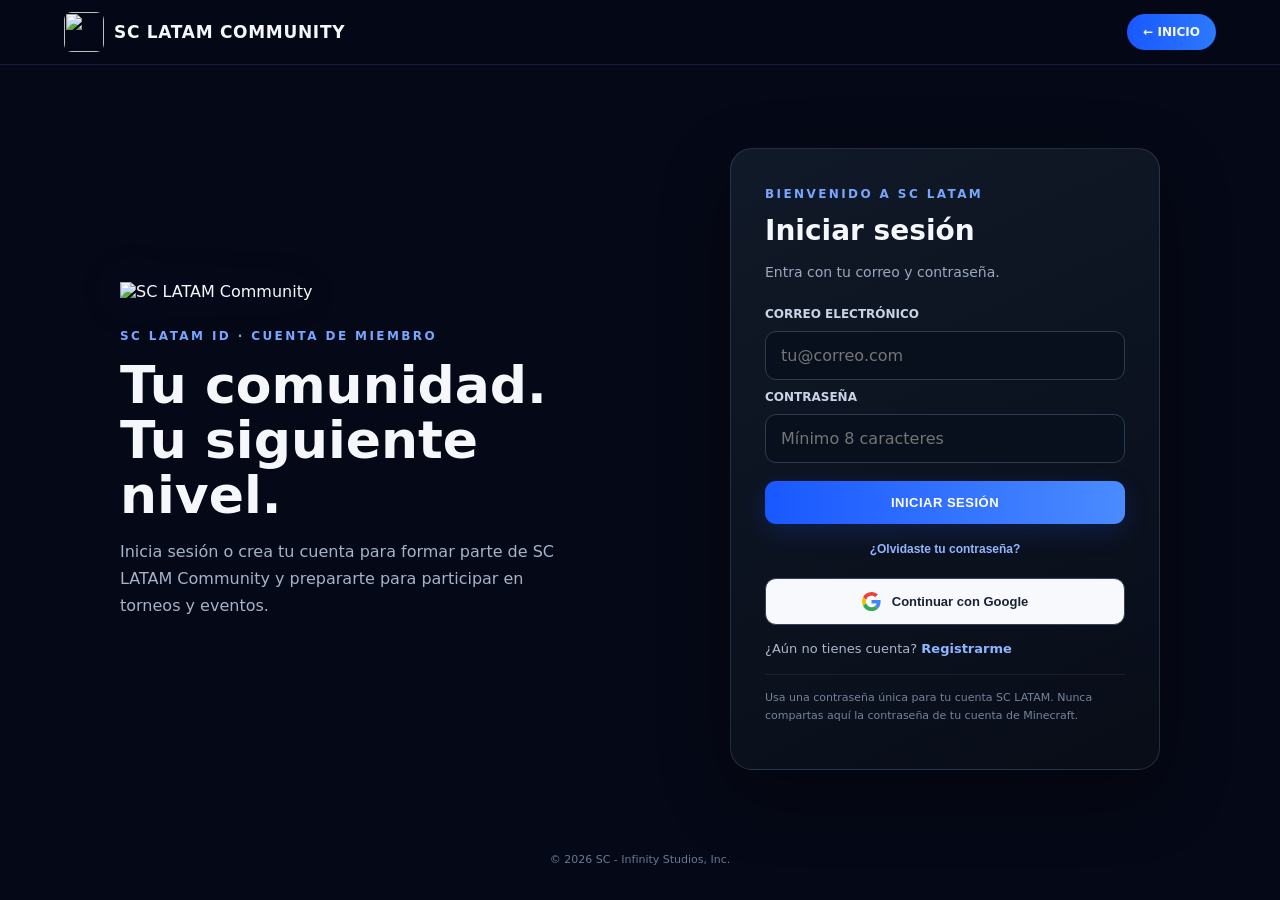
==== commit 131387e2: "Add password recovery and confirmation email controls" ====
--- a/cuenta.html
+++ b/cuenta.html
@@ -12,7 +12,7 @@
 .account-main{width:min(100% - 32px,1040px);margin:0 auto;padding:clamp(36px,8vh,80px) 0 54px;display:grid;grid-template-columns:1fr minmax(280px,430px);align-items:center;gap:clamp(24px,6vw,80px);min-height:calc(100vh - 130px)}
 .account-intro{text-align:left}.account-logo{width:min(100%,310px);height:auto;display:block;margin:0 0 24px;filter:drop-shadow(0 0 22px rgba(48,102,255,.18))}
 .account-eyebrow{color:#78a6ff;font-size:12px;letter-spacing:2.4px;font-weight:900}.account-intro h1{font-size:clamp(30px,4.2vw,52px);line-height:1.05;margin:14px 0}.account-intro p{color:#a6b3c8;line-height:1.7;max-width:440px}.account-card{padding:clamp(22px,4vw,34px);border:1px solid rgba(117,146,194,.23);border-radius:22px;background:linear-gradient(155deg,rgba(17,26,41,.98),rgba(8,13,24,.98));box-shadow:0 24px 70px #0005}
-.account-card h2{font-size:28px;margin:12px 0 8px}.account-muted{color:#9aa9bf;font-size:14px;line-height:1.6}.account-form{display:grid;gap:10px;margin-top:24px}.account-form label{font-size:12px;color:#c8d4e6;font-weight:800}.account-form input{width:100%;padding:14px 15px;border:1px solid #2c3b54;border-radius:11px;background:#080f1d;color:#fff;font:inherit;outline:none}.account-form input:focus{border-color:#4b8bff;box-shadow:0 0 0 3px #4b8bff22}.account-submit{margin-top:8px;border:0;border-radius:11px;padding:14px;background:linear-gradient(90deg,#1958ff,#4b8bff);color:#fff;font-weight:900;font-size:13px;letter-spacing:.5px;cursor:pointer;box-shadow:0 8px 26px #1958ff30}.account-submit:disabled{opacity:.65}.google-submit{width:100%;display:flex;align-items:center;justify-content:center;gap:11px;margin-top:14px;padding:13px 15px;border:1px solid #34445e;border-radius:11px;background:#f7f9fc;color:#182235;font-size:13px;font-weight:850;cursor:pointer}.google-submit:disabled{opacity:.65;cursor:wait}.google-mark{width:19px;height:19px;flex:none}.account-message{color:#9fc0ff;font-size:13px;line-height:1.5;overflow-wrap:anywhere}.account-toggle{color:#aab8cd;font-size:13px;line-height:1.7}.account-toggle a{color:#8fb5ff;font-weight:800;text-decoration:none}.account-note{border-top:1px solid #ffffff12;padding-top:14px;margin-top:14px;font-size:11px;color:#74849d;line-height:1.6}.account-profile-empty{padding:16px;border:1px solid #293b57;border-radius:12px;color:#aab8cd;font-size:13px;line-height:1.7;margin:16px 0}.account-footer{text-align:center;color:#687991;font-size:11px;padding:18px 12px 28px}
+.account-card h2{font-size:28px;margin:12px 0 8px}.account-muted{color:#9aa9bf;font-size:14px;line-height:1.6}.account-form{display:grid;gap:10px;margin-top:24px}.account-form label{font-size:12px;color:#c8d4e6;font-weight:800}.account-form input{width:100%;padding:14px 15px;border:1px solid #2c3b54;border-radius:11px;background:#080f1d;color:#fff;font:inherit;outline:none}.account-form input:focus{border-color:#4b8bff;box-shadow:0 0 0 3px #4b8bff22}.account-submit{margin-top:8px;border:0;border-radius:11px;padding:14px;background:linear-gradient(90deg,#1958ff,#4b8bff);color:#fff;font-weight:900;font-size:13px;letter-spacing:.5px;cursor:pointer;box-shadow:0 8px 26px #1958ff30}.account-submit:disabled{opacity:.65}.google-submit{width:100%;display:flex;align-items:center;justify-content:center;gap:11px;margin-top:14px;padding:13px 15px;border:1px solid #34445e;border-radius:11px;background:#f7f9fc;color:#182235;font-size:13px;font-weight:850;cursor:pointer}.google-submit:disabled{opacity:.65;cursor:wait}.google-mark{width:19px;height:19px;flex:none}.account-secondary{display:block;width:100%;margin-top:10px;padding:8px;border:0;background:transparent;color:#91b5ff;font-size:12px;font-weight:800;cursor:pointer}.account-secondary:disabled{opacity:.6}.account-message{color:#9fc0ff;font-size:13px;line-height:1.5;overflow-wrap:anywhere}.account-toggle{color:#aab8cd;font-size:13px;line-height:1.7}.account-toggle a{color:#8fb5ff;font-weight:800;text-decoration:none}.account-note{border-top:1px solid #ffffff12;padding-top:14px;margin-top:14px;font-size:11px;color:#74849d;line-height:1.6}.account-profile-empty{padding:16px;border:1px solid #293b57;border-radius:12px;color:#aab8cd;font-size:13px;line-height:1.7;margin:16px 0}.account-footer{text-align:center;color:#687991;font-size:11px;padding:18px 12px 28px}
 .profile-editor{margin:18px 0 20px}.profile-avatar-wrap{display:flex;flex-direction:column;align-items:center;gap:12px;padding:20px 12px;border:1px solid #263954;border-radius:16px;background:radial-gradient(ellipse at top,rgba(44,121,255,.14),transparent 70%),#080f1d}
 .profile-avatar{width:104px;height:104px;border-radius:50%;object-fit:cover;border:3px solid #4b8bff;box-shadow:0 0 0 5px #4b8bff1c;background:#111d32}.profile-avatar-fallback{display:grid;place-items:center;font-size:30px;font-weight:950;color:#fff;background:linear-gradient(145deg,#398bff,#2447d8 70%,#642de0)}
 .profile-photo-actions{display:flex;flex-wrap:wrap;justify-content:center;gap:8px}.profile-photo-button,.profile-remove-photo{border:1px solid #345078;border-radius:999px;padding:10px 14px;background:#14243d;color:#e7efff;font-size:12px;font-weight:800;cursor:pointer}.profile-remove-photo{background:#241724;border-color:#563344;color:#ffc3d0}.profile-help{font-size:11px;color:#8193af;text-align:center;line-height:1.5}.profile-fields{display:grid;gap:9px;margin-top:18px}.profile-fields label{font-size:11px;letter-spacing:.7px;color:#c8d4e6;font-weight:850}.profile-fields input{width:100%;padding:13px 14px;border:1px solid #2c3b54;border-radius:11px;background:#080f1d;color:#fff;font:inherit;outline:none}.profile-fields input:focus{border-color:#4b8bff;box-shadow:0 0 0 3px #4b8bff22}.profile-field-note{font-size:11px;color:#7e91ad;line-height:1.5;margin:0}
@@ -45,7 +45,7 @@
 <main class="account-main">
 <section class="account-intro"><img class="account-logo" src="hero-sc-logo.svg" alt="SC LATAM Community"><span class="account-eyebrow">SC LATAM ID · CUENTA DE MIEMBRO</span><h1>Tu comunidad.<br>Tu siguiente nivel.</h1><p>Inicia sesión o crea tu cuenta para formar parte de SC LATAM Community y prepararte para participar en torneos y eventos.</p></section>
 <div>
-<section class="account-card" id="accountCard"><span class="account-eyebrow" id="formEyebrow">BIENVENIDO A SC LATAM</span><h2 id="formTitle">Iniciar sesión</h2><p class="account-muted" id="formIntro">Entra con tu correo y contraseña.</p><form class="account-form" id="accountForm"><label for="accountEmail">CORREO ELECTRÓNICO</label><input id="accountEmail" type="email" autocomplete="email" maxlength="254" placeholder="tu@correo.com" required><label for="accountPassword">CONTRASEÑA</label><input id="accountPassword" type="password" autocomplete="current-password" minlength="8" placeholder="Mínimo 8 caracteres" required><button class="account-submit" id="submitButton" type="submit">INICIAR SESIÓN</button></form><button class="google-submit" id="googleSignInButton" type="button"><svg class="google-mark" viewBox="0 0 48 48" aria-hidden="true"><path fill="#EA4335" d="M24 9.5c3.54 0 6.71 1.22 9.21 3.6l6.85-6.85C35.9 2.38 30.47 0 24 0 14.62 0 6.51 5.38 2.56 13.22l7.98 6.19C12.43 13.72 17.74 9.5 24 9.5Z"/><path fill="#4285F4" d="M46.98 24.55c0-1.57-.15-3.09-.38-4.55H24v9.02h12.9c-.58 2.96-2.26 5.48-4.74 7.18l7.7 5.98c4.5-4.16 7.12-10.29 7.12-17.63Z"/><path fill="#FBBC05" d="M10.53 28.59A14.4 14.4 0 0 1 9.75 24c0-1.59.27-3.13.76-4.59l-7.98-6.19A23.9 23.9 0 0 0 0 24c0 3.87.93 7.53 2.56 10.78l7.97-6.19Z"/><path fill="#34A853" d="M24 48c6.48 0 11.93-2.13 15.9-5.82l-7.7-5.98c-2.14 1.45-4.88 2.3-8.2 2.3-6.26 0-11.57-4.22-13.47-9.91l-7.98 6.19C6.51 43.62 14.62 48 24 48Z"/></svg>Continuar con Google</button><p class="account-message" id="accountMessage" role="status" aria-live="polite"></p><p class="account-toggle" id="togglePrompt">¿Aún no tienes cuenta? <a href="#" id="toggleMode">Registrarme</a></p><p class="account-note">Usa una contraseña única para tu cuenta SC LATAM. Nunca compartas aquí la contraseña de tu cuenta de Minecraft.</p></section>
+<section class="account-card" id="accountCard"><span class="account-eyebrow" id="formEyebrow">BIENVENIDO A SC LATAM</span><h2 id="formTitle">Iniciar sesión</h2><p class="account-muted" id="formIntro">Entra con tu correo y contraseña.</p><form class="account-form" id="accountForm"><label for="accountEmail">CORREO ELECTRÓNICO</label><input id="accountEmail" type="email" autocomplete="email" maxlength="254" placeholder="tu@correo.com" required><label for="accountPassword">CONTRASEÑA</label><input id="accountPassword" type="password" autocomplete="current-password" minlength="8" placeholder="Mínimo 8 caracteres" required><button class="account-submit" id="submitButton" type="submit">INICIAR SESIÓN</button></form><button class="account-secondary" id="forgotPasswordButton" type="button">¿Olvidaste tu contraseña?</button><button class="account-secondary" id="resendConfirmationButton" type="button" hidden>Reenviar correo de confirmación</button><button class="google-submit" id="googleSignInButton" type="button"><svg class="google-mark" viewBox="0 0 48 48" aria-hidden="true"><path fill="#EA4335" d="M24 9.5c3.54 0 6.71 1.22 9.21 3.6l6.85-6.85C35.9 2.38 30.47 0 24 0 14.62 0 6.51 5.38 2.56 13.22l7.98 6.19C12.43 13.72 17.74 9.5 24 9.5Z"/><path fill="#4285F4" d="M46.98 24.55c0-1.57-.15-3.09-.38-4.55H24v9.02h12.9c-.58 2.96-2.26 5.48-4.74 7.18l7.7 5.98c4.5-4.16 7.12-10.29 7.12-17.63Z"/><path fill="#FBBC05" d="M10.53 28.59A14.4 14.4 0 0 1 9.75 24c0-1.59.27-3.13.76-4.59l-7.98-6.19A23.9 23.9 0 0 0 0 24c0 3.87.93 7.53 2.56 10.78l7.97-6.19Z"/><path fill="#34A853" d="M24 48c6.48 0 11.93-2.13 15.9-5.82l-7.7-5.98c-2.14 1.45-4.88 2.3-8.2 2.3-6.26 0-11.57-4.22-13.47-9.91l-7.98 6.19C6.51 43.62 14.62 48 24 48Z"/></svg>Continuar con Google</button><p class="account-message" id="accountMessage" role="status" aria-live="polite"></p><p class="account-toggle" id="togglePrompt">¿Aún no tienes cuenta? <a href="#" id="toggleMode">Registrarme</a></p><p class="account-note">Usa una contraseña única para tu cuenta SC LATAM. Nunca compartas aquí la contraseña de tu cuenta de Minecraft.</p></section>
 <section class="account-card" id="profileCard" hidden>
 <span class="account-eyebrow">SC LATAM ID · PANEL DE MIEMBRO</span><h2>Mi espacio</h2><p class="account-muted" id="profileEmail"></p>
 <div class="profile-dashboard">
@@ -71,5 +71,6 @@
 <p class="account-message" id="profileMessage" role="status" aria-live="polite"></p><button class="account-submit" id="logoutButton" type="button">CERRAR SESIÓN</button>
 </section>
 </div>
+<section class="account-card" id="recoveryCard" hidden><span class="account-eyebrow">SEGURIDAD DE CUENTA</span><h2>Crear nueva contraseña</h2><p class="account-muted">Elige una contraseña de al menos 8 caracteres.</p><form id="recoveryForm" class="account-form"><label for="recoveryPassword">NUEVA CONTRASEÑA</label><input id="recoveryPassword" type="password" minlength="8" autocomplete="new-password" required><button class="account-submit" type="submit">Guardar nueva contraseña</button></form><p class="account-message" id="recoveryMessage" role="status" aria-live="polite"></p></section>
 </main><footer class="account-footer">© 2026 SC - Infinity Studios, Inc.</footer><script type="module" src="cuenta.js"></script>
 </body></html>
